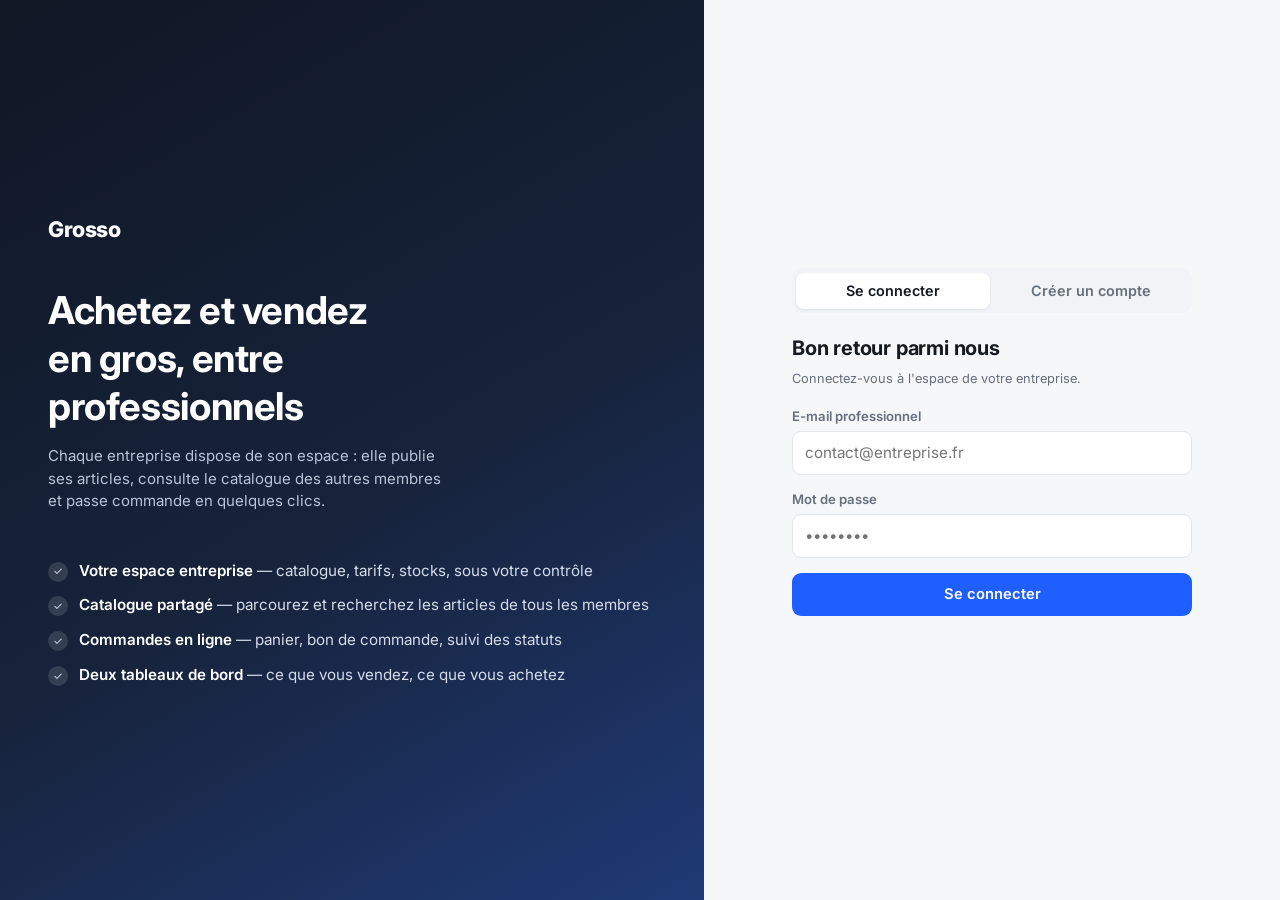
==== index.html @ 0a833bb7 "Add files via upload" ====
<!DOCTYPE html>
<html lang="fr">
<head>
<meta charset="utf-8">
<meta name="viewport" content="width=device-width,initial-scale=1">
<title>Grosso — Place de marché B2B</title>
<meta name="description" content="Plateforme de commerce en gros : chaque entreprise gère son catalogue, consulte celui des autres et passe commande.">
<link rel="preconnect" href="https://fonts.googleapis.com">
<link rel="preconnect" href="https://fonts.gstatic.com" crossorigin>
<link href="https://fonts.googleapis.com/css2?family=Inter:wght@400;500;600;700;800&display=swap" rel="stylesheet">
<link rel="stylesheet" href="assets/css/style.css">
</head>
<body>

<div class="landing">
  <section class="landing-hero">
    <div class="logo" id="brandName">Grosso</div>
    <h1>Achetez et vendez en gros, entre professionnels</h1>
    <p id="tagline">Chaque entreprise dispose de son espace : elle publie ses articles, consulte le catalogue des autres membres et passe commande en quelques clics.</p>
    <ul>
      <li><span class="check">✓</span><span><b>Votre espace entreprise</b> — catalogue, tarifs, stocks, sous votre contrôle</span></li>
      <li><span class="check">✓</span><span><b>Catalogue partagé</b> — parcourez et recherchez les articles de tous les membres</span></li>
      <li><span class="check">✓</span><span><b>Commandes en ligne</b> — panier, bon de commande, suivi des statuts</span></li>
      <li><span class="check">✓</span><span><b>Deux tableaux de bord</b> — ce que vous vendez, ce que vous achetez</span></li>
    </ul>
  </section>

  <section class="landing-form">
    <div class="box">
      <div class="tabs">
        <button id="tabLogin" class="active" type="button">Se connecter</button>
        <button id="tabSignup" type="button">Créer un compte</button>
      </div>

      <!-- Connexion -->
      <form id="formLogin">
        <h2>Bon retour parmi nous</h2>
        <p class="hint" style="margin-bottom:1.2rem">Connectez-vous à l'espace de votre entreprise.</p>
        <div class="field">
          <label for="li-email">E-mail professionnel</label>
          <input id="li-email" type="email" autocomplete="email" required placeholder="contact@entreprise.fr">
        </div>
        <div class="field">
          <label for="li-pass">Mot de passe</label>
          <input id="li-pass" type="password" autocomplete="current-password" required placeholder="••••••••">
        </div>
        <button class="btn btn-primary btn-block" type="submit">Se connecter</button>
      </form>

      <!-- Inscription -->
      <form id="formSignup" hidden>
        <h2>Créer l'espace de votre entreprise</h2>
        <p class="hint" style="margin-bottom:1.2rem">Un compte = une entreprise. Vous pourrez publier vos articles immédiatement.</p>
        <div class="field">
          <label for="su-company">Nom de l'entreprise *</label>
          <input id="su-company" required placeholder="Distribution Martin SARL">
        </div>
        <div class="row">
          <div class="field">
            <label for="su-city">Ville</label>
            <input id="su-city" placeholder="Lyon">
          </div>
          <div class="field">
            <label for="su-sector">Secteur</label>
            <input id="su-sector" placeholder="Alimentaire">
          </div>
        </div>
        <div class="field">
          <label for="su-name">Votre nom</label>
          <input id="su-name" autocomplete="name" placeholder="Thomas Martin">
        </div>
        <div class="field">
          <label for="su-email">E-mail professionnel *</label>
          <input id="su-email" type="email" autocomplete="email" required placeholder="contact@entreprise.fr">
        </div>
        <div class="field">
          <label for="su-pass">Mot de passe * <span class="hint">(8 caractères minimum)</span></label>
          <input id="su-pass" type="password" autocomplete="new-password" minlength="8" required placeholder="••••••••">
        </div>
        <button class="btn btn-primary btn-block" type="submit">Créer mon espace</button>
      </form>

      <p id="authMsg" class="hint" style="margin-top:1rem"></p>
    </div>
  </section>
</div>

<div id="toasts"></div>

<script src="assets/js/config.js"></script>
<script type="module" src="assets/js/auth.js"></script>
</body>
</html>
---- assets/css/style.css ----
/* =====================================================================
   Grosso — feuille de style unique
   ===================================================================== */
:root{
  --bg:#f6f7f9;
  --surface:#ffffff;
  --surface-2:#f1f3f6;
  --border:#e2e5ea;
  --text:#151a21;
  --muted:#666f7d;
  --brand:#1f5eff;
  --brand-dark:#1747c4;
  --brand-soft:#e8efff;
  --ok:#0f8a5f;
  --ok-soft:#e2f5ec;
  --warn:#b06a00;
  --warn-soft:#fdf1dd;
  --danger:#c62828;
  --danger-soft:#fdeaea;
  --sidebar:#101725;
  --radius:12px;
  --shadow:0 1px 2px rgba(16,23,37,.06), 0 8px 24px rgba(16,23,37,.06);
  --font:"Inter",-apple-system,BlinkMacSystemFont,"Segoe UI",Roboto,Helvetica,Arial,sans-serif;
}

*{box-sizing:border-box}
[hidden]{display:none !important}
html,body{margin:0;padding:0}
body{
  font-family:var(--font);
  background:var(--bg);
  color:var(--text);
  font-size:15px;
  line-height:1.5;
  -webkit-font-smoothing:antialiased;
}
a{color:var(--brand);text-decoration:none}
a:hover{text-decoration:underline}
h1,h2,h3{margin:0 0 .4em;line-height:1.25;letter-spacing:-.01em}
h1{font-size:1.7rem}
h2{font-size:1.25rem}
h3{font-size:1rem}
p{margin:0 0 1em}
img{max-width:100%}

/* ---------- Boutons ---------- */
.btn{
  display:inline-flex;align-items:center;justify-content:center;gap:.5em;
  padding:.62em 1.1em;border:1px solid transparent;border-radius:9px;
  font:inherit;font-weight:600;font-size:.92rem;cursor:pointer;
  background:var(--surface-2);color:var(--text);transition:.15s;
  white-space:nowrap;
}
.btn:hover{filter:brightness(.97);text-decoration:none}
.btn:disabled{opacity:.5;cursor:not-allowed}
.btn-primary{background:var(--brand);color:#fff}
.btn-primary:hover{background:var(--brand-dark);filter:none}
.btn-ghost{background:transparent;border-color:var(--border)}
.btn-danger{background:var(--danger-soft);color:var(--danger)}
.btn-sm{padding:.4em .75em;font-size:.83rem}
.btn-block{width:100%}

/* ---------- Formulaires ---------- */
.field{margin-bottom:.95rem}
.field label{display:block;font-size:.82rem;font-weight:600;color:var(--muted);margin-bottom:.35em}
input,select,textarea{
  width:100%;padding:.62em .8em;border:1px solid var(--border);border-radius:9px;
  font:inherit;font-size:.95rem;background:var(--surface);color:var(--text);
}
input:focus,select:focus,textarea:focus{outline:2px solid var(--brand-soft);border-color:var(--brand)}
textarea{min-height:84px;resize:vertical}
.row{display:grid;grid-template-columns:1fr 1fr;gap:.9rem}
.hint{font-size:.8rem;color:var(--muted)}

/* ---------- Cartes / grilles ---------- */
.card{background:var(--surface);border:1px solid var(--border);border-radius:var(--radius);box-shadow:var(--shadow)}
.card-pad{padding:1.25rem}
.grid{display:grid;gap:1rem}
.grid-products{grid-template-columns:repeat(auto-fill,minmax(230px,1fr))}
.stats{grid-template-columns:repeat(auto-fit,minmax(170px,1fr));margin-bottom:1.4rem}
.stat{background:var(--surface);border:1px solid var(--border);border-radius:var(--radius);padding:1rem 1.1rem}
.stat .label{font-size:.78rem;font-weight:600;color:var(--muted);text-transform:uppercase;letter-spacing:.04em}
.stat .value{font-size:1.75rem;font-weight:700;letter-spacing:-.02em;margin-top:.15rem;font-variant-numeric:tabular-nums}
.stat .sub{font-size:.8rem;color:var(--muted)}

/* ---------- Badges ---------- */
.badge{display:inline-block;padding:.22em .6em;border-radius:999px;font-size:.75rem;font-weight:700;background:var(--surface-2);color:var(--muted)}
.badge-ok{background:var(--ok-soft);color:var(--ok)}
.badge-warn{background:var(--warn-soft);color:var(--warn)}
.badge-info{background:var(--brand-soft);color:var(--brand-dark)}
.badge-danger{background:var(--danger-soft);color:var(--danger)}

/* ---------- Tableaux ---------- */
table{width:100%;border-collapse:collapse;font-size:.92rem}
th{text-align:left;font-size:.76rem;text-transform:uppercase;letter-spacing:.04em;color:var(--muted);padding:.6rem .8rem;border-bottom:1px solid var(--border)}
td{padding:.7rem .8rem;border-bottom:1px solid var(--border);vertical-align:middle}
tbody tr:last-child td{border-bottom:0}
tbody tr:hover{background:var(--surface-2)}
.num{text-align:right;font-variant-numeric:tabular-nums}

/* =====================================================================
   Page publique (index.html)
   ===================================================================== */
.landing{min-height:100vh;display:grid;grid-template-columns:1.1fr .9fr}
.landing-hero{
  background:linear-gradient(150deg,#101725 0%,#17233b 55%,#1f3a76 100%);
  color:#fff;padding:3.5rem 3rem;display:flex;flex-direction:column;justify-content:center
}
.landing-hero .logo{font-size:1.35rem;font-weight:800;letter-spacing:-.02em;margin-bottom:2.5rem}
.landing-hero h1{font-size:2.4rem;max-width:14ch}
.landing-hero p{color:#b9c4d8;max-width:44ch}
.landing-hero ul{list-style:none;padding:0;margin:2rem 0 0;display:grid;gap:.75rem;color:#d5dcea;font-size:.95rem}
.landing-hero li{display:flex;gap:.7rem;align-items:flex-start}
.landing-hero li b{color:#fff;font-weight:600}
.check{flex:0 0 20px;height:20px;border-radius:50%;background:rgba(255,255,255,.13);display:grid;place-items:center;font-size:.7rem;margin-top:2px}
.landing-form{display:flex;align-items:center;justify-content:center;padding:2.5rem 2rem}
.landing-form .box{width:100%;max-width:400px}
.tabs{display:flex;gap:.3rem;background:var(--surface-2);padding:.28rem;border-radius:10px;margin-bottom:1.4rem}
.tabs button{flex:1;padding:.5em;border:0;background:transparent;border-radius:8px;font:inherit;font-weight:600;font-size:.9rem;color:var(--muted);cursor:pointer}
.tabs button.active{background:var(--surface);color:var(--text);box-shadow:0 1px 3px rgba(0,0,0,.08)}

@media(max-width:880px){
  .landing{grid-template-columns:1fr}
  .landing-hero{padding:2.5rem 1.5rem}
  .landing-hero h1{font-size:1.9rem}
  .row{grid-template-columns:1fr}
}

/* =====================================================================
   Application (app.html)
   ===================================================================== */
.app{display:grid;grid-template-columns:236px 1fr;min-height:100vh}
.sidebar{background:var(--sidebar);color:#cfd6e4;padding:1.2rem .85rem;display:flex;flex-direction:column;gap:.2rem;position:sticky;top:0;height:100vh}
.sidebar .brand{color:#fff;font-weight:800;font-size:1.15rem;padding:.4rem .6rem 1.3rem;letter-spacing:-.02em}
.sidebar nav{display:flex;flex-direction:column;gap:.15rem}
.sidebar a{
  display:flex;align-items:center;gap:.65rem;padding:.6rem .7rem;border-radius:9px;
  color:#aab4c6;font-size:.92rem;font-weight:500
}
.sidebar a:hover{background:rgba(255,255,255,.06);color:#fff;text-decoration:none}
.sidebar a.active{background:var(--brand);color:#fff}
.sidebar .spacer{flex:1}
.sidebar .who{border-top:1px solid rgba(255,255,255,.1);padding-top:.9rem;margin-top:.6rem;font-size:.82rem;color:#8b95a8}
.sidebar .who b{display:block;color:#fff;font-size:.9rem}
.cart-count{margin-left:auto;background:var(--brand);color:#fff;border-radius:999px;padding:0 .48em;font-size:.75rem;font-weight:700;min-width:20px;text-align:center}
.sidebar a.active .cart-count{background:rgba(255,255,255,.25)}

.main{padding:1.9rem 2.2rem 4rem;max-width:1200px;width:100%}
.page-head{display:flex;align-items:flex-start;justify-content:space-between;gap:1rem;margin-bottom:1.4rem;flex-wrap:wrap}
.page-head p{color:var(--muted);margin:0}
.toolbar{display:flex;gap:.6rem;flex-wrap:wrap;margin-bottom:1.1rem}
.toolbar input,.toolbar select{max-width:260px}

.product{display:flex;flex-direction:column;overflow:hidden}
.product .thumb{height:132px;background:var(--surface-2);display:grid;place-items:center;color:#aab;font-size:1.9rem;overflow:hidden}
.product .thumb img{width:100%;height:100%;object-fit:cover}
.product .body{padding:.85rem .95rem;display:flex;flex-direction:column;gap:.35rem;flex:1}
.product .seller{font-size:.78rem;color:var(--muted)}
.product .name{font-weight:650;font-size:.98rem;line-height:1.3}
.product .price{font-size:1.15rem;font-weight:700;font-variant-numeric:tabular-nums}
.product .price small{font-size:.75rem;font-weight:500;color:var(--muted)}
.product .actions{display:flex;gap:.45rem;margin-top:auto;padding-top:.6rem}
.qty{width:64px;padding:.4em .5em;font-size:.85rem}

.empty{text-align:center;padding:3rem 1rem;color:var(--muted)}
.empty .big{font-size:2.2rem;margin-bottom:.4rem}

/* Modale */
.modal-bg{position:fixed;inset:0;background:rgba(16,23,37,.5);display:none;place-items:center;padding:1.5rem;z-index:50}
.modal-bg.open{display:grid}
.modal{background:var(--surface);border-radius:14px;width:100%;max-width:560px;max-height:88vh;overflow:auto;box-shadow:0 20px 60px rgba(0,0,0,.25)}
.modal header{display:flex;justify-content:space-between;align-items:center;padding:1.1rem 1.3rem;border-bottom:1px solid var(--border)}
.modal header h2{margin:0}
.modal .content{padding:1.3rem}
.modal footer{display:flex;justify-content:flex-end;gap:.6rem;padding:1rem 1.3rem;border-top:1px solid var(--border);position:sticky;bottom:0;background:var(--surface)}
.x{border:0;background:transparent;font-size:1.4rem;line-height:1;cursor:pointer;color:var(--muted)}

/* Notifications */
#toasts{position:fixed;right:1.2rem;bottom:1.2rem;display:flex;flex-direction:column;gap:.5rem;z-index:99}
.toast{background:var(--sidebar);color:#fff;padding:.75rem 1rem;border-radius:10px;font-size:.9rem;box-shadow:var(--shadow);max-width:340px}
.toast.err{background:var(--danger)}
.toast.ok{background:var(--ok)}

/* Écran de chargement / erreur de config */
.center-screen{min-height:100vh;display:grid;place-items:center;padding:2rem;text-align:center}
.setup{max-width:560px;text-align:left}
.setup code{background:var(--surface-2);padding:.15em .4em;border-radius:5px;font-size:.88em}
pre{background:var(--sidebar);color:#dfe6f2;padding:1rem;border-radius:10px;overflow:auto;font-size:.83rem}

@media(max-width:820px){
  .app{grid-template-columns:1fr}
  .sidebar{position:static;height:auto;flex-direction:row;flex-wrap:wrap;align-items:center;gap:.35rem}
  .sidebar .brand{padding:.2rem .5rem;width:100%}
  .sidebar nav{flex-direction:row;flex-wrap:wrap}
  .sidebar .spacer{display:none}
  .sidebar .who{width:100%;border-top:0;padding-top:0;margin-top:0}
  .main{padding:1.2rem}
}
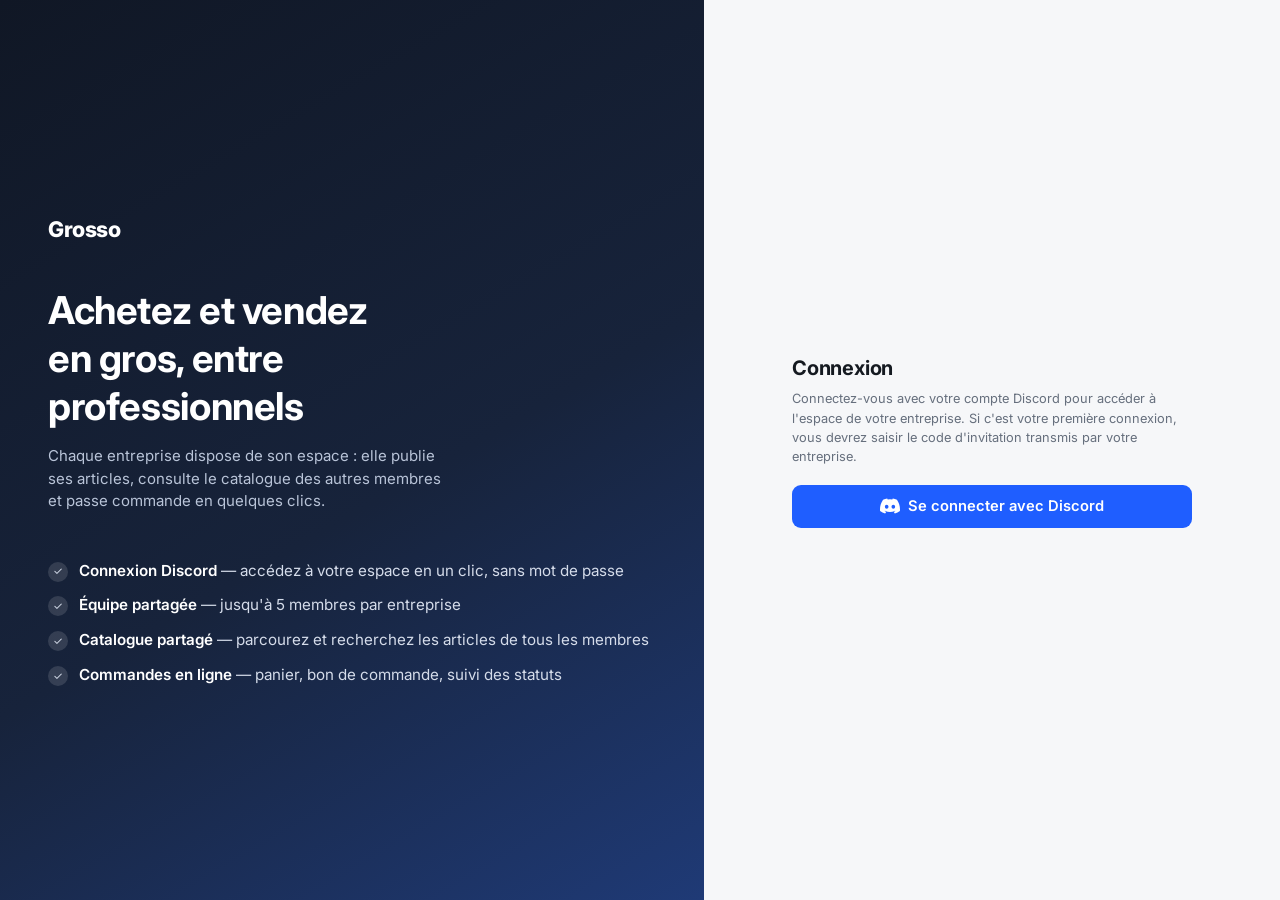
==== commit 1b89fec4: "Add files via upload" ====
--- a/index.html
+++ b/index.html
@@ -18,67 +18,22 @@
     <h1>Achetez et vendez en gros, entre professionnels</h1>
     <p id="tagline">Chaque entreprise dispose de son espace : elle publie ses articles, consulte le catalogue des autres membres et passe commande en quelques clics.</p>
     <ul>
-      <li><span class="check">✓</span><span><b>Votre espace entreprise</b> — catalogue, tarifs, stocks, sous votre contrôle</span></li>
+      <li><span class="check">✓</span><span><b>Connexion Discord</b> — accédez à votre espace en un clic, sans mot de passe</span></li>
+      <li><span class="check">✓</span><span><b>Équipe partagée</b> — jusqu'à 5 membres par entreprise</span></li>
       <li><span class="check">✓</span><span><b>Catalogue partagé</b> — parcourez et recherchez les articles de tous les membres</span></li>
       <li><span class="check">✓</span><span><b>Commandes en ligne</b> — panier, bon de commande, suivi des statuts</span></li>
-      <li><span class="check">✓</span><span><b>Deux tableaux de bord</b> — ce que vous vendez, ce que vous achetez</span></li>
     </ul>
   </section>
 
   <section class="landing-form">
     <div class="box">
-      <div class="tabs">
-        <button id="tabLogin" class="active" type="button">Se connecter</button>
-        <button id="tabSignup" type="button">Créer un compte</button>
-      </div>
+      <h2>Connexion</h2>
+      <p class="hint" style="margin-bottom:1.2rem">Connectez-vous avec votre compte Discord pour accéder à l'espace de votre entreprise. Si c'est votre première connexion, vous devrez saisir le code d'invitation transmis par votre entreprise.</p>
 
-      <!-- Connexion -->
-      <form id="formLogin">
-        <h2>Bon retour parmi nous</h2>
-        <p class="hint" style="margin-bottom:1.2rem">Connectez-vous à l'espace de votre entreprise.</p>
-        <div class="field">
-          <label for="li-email">E-mail professionnel</label>
-          <input id="li-email" type="email" autocomplete="email" required placeholder="contact@entreprise.fr">
-        </div>
-        <div class="field">
-          <label for="li-pass">Mot de passe</label>
-          <input id="li-pass" type="password" autocomplete="current-password" required placeholder="••••••••">
-        </div>
-        <button class="btn btn-primary btn-block" type="submit">Se connecter</button>
-      </form>
-
-      <!-- Inscription -->
-      <form id="formSignup" hidden>
-        <h2>Créer l'espace de votre entreprise</h2>
-        <p class="hint" style="margin-bottom:1.2rem">Un compte = une entreprise. Vous pourrez publier vos articles immédiatement.</p>
-        <div class="field">
-          <label for="su-company">Nom de l'entreprise *</label>
-          <input id="su-company" required placeholder="Distribution Martin SARL">
-        </div>
-        <div class="row">
-          <div class="field">
-            <label for="su-city">Ville</label>
-            <input id="su-city" placeholder="Lyon">
-          </div>
-          <div class="field">
-            <label for="su-sector">Secteur</label>
-            <input id="su-sector" placeholder="Alimentaire">
-          </div>
-        </div>
-        <div class="field">
-          <label for="su-name">Votre nom</label>
-          <input id="su-name" autocomplete="name" placeholder="Thomas Martin">
-        </div>
-        <div class="field">
-          <label for="su-email">E-mail professionnel *</label>
-          <input id="su-email" type="email" autocomplete="email" required placeholder="contact@entreprise.fr">
-        </div>
-        <div class="field">
-          <label for="su-pass">Mot de passe * <span class="hint">(8 caractères minimum)</span></label>
-          <input id="su-pass" type="password" autocomplete="new-password" minlength="8" required placeholder="••••••••">
-        </div>
-        <button class="btn btn-primary btn-block" type="submit">Créer mon espace</button>
-      </form>
+      <button id="discordLogin" class="btn btn-primary btn-block" type="button" style="display:flex;align-items:center;justify-content:center;gap:.5rem">
+        <svg width="20" height="20" viewBox="0 0 127.14 96.36" aria-hidden="true"><path fill="currentColor" d="M107.7,8.07A105.15,105.15,0,0,0,81.47,0a72.06,72.06,0,0,0-3.36,6.83A97.68,97.68,0,0,0,49,6.83,72.37,72.37,0,0,0,45.64,0,105.89,105.89,0,0,0,19.39,8.09C2.79,32.65-1.71,56.6.54,80.21h0A105.73,105.73,0,0,0,32.71,96.36,77.7,77.7,0,0,0,39.6,85.25a68.42,68.42,0,0,1-10.85-5.18c.91-.66,1.8-1.34,2.66-2a75.57,75.57,0,0,0,64.32,0c.87.71,1.76,1.39,2.66,2a68.68,68.68,0,0,1-10.87,5.19,77,77,0,0,0,6.89,11.1A105.25,105.25,0,0,0,126.6,80.22h0C129.24,52.84,122.09,29.11,107.7,8.07ZM42.45,65.69C36.18,65.69,31,60,31,53s5-12.74,11.43-12.74S54,46,53.89,53,48.84,65.69,42.45,65.69Zm42.24,0C78.41,65.69,73.25,60,73.25,53s5-12.74,11.44-12.74S96.23,46,96.12,53,91.08,65.69,84.69,65.69Z"/></svg>
+        <span>Se connecter avec Discord</span>
+      </button>
 
       <p id="authMsg" class="hint" style="margin-top:1rem"></p>
     </div>
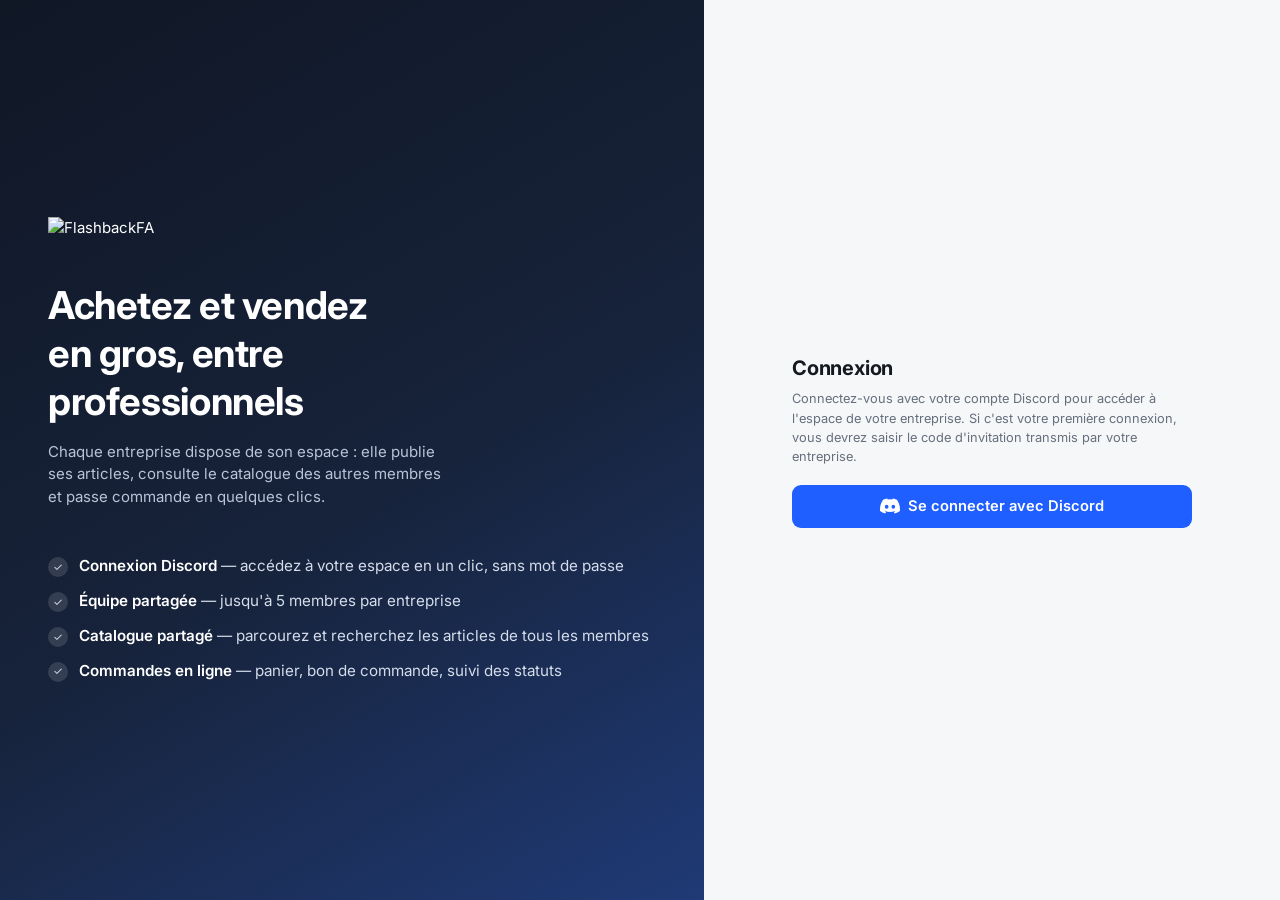
==== commit 9dc9b379: "Update index.html" ====
--- a/index.html
+++ b/index.html
@@ -3,8 +3,8 @@
 <head>
 <meta charset="utf-8">
 <meta name="viewport" content="width=device-width,initial-scale=1">
-<title>Grosso — Place de marché B2B</title>
-<meta name="description" content="Plateforme de commerce en gros : chaque entreprise gère son catalogue, consulte celui des autres et passe commande.">
+<title>Shop Entreprise FBFA</title>
+<meta name="description" content="Plateforme de commerce en gros entre entreprises FlashbackFA : chaque entreprise gère son catalogue, consulte celui des autres et passe commande.">
 <link rel="preconnect" href="https://fonts.googleapis.com">
 <link rel="preconnect" href="https://fonts.gstatic.com" crossorigin>
 <link href="https://fonts.googleapis.com/css2?family=Inter:wght@400;500;600;700;800&display=swap" rel="stylesheet">
@@ -14,7 +14,7 @@
 
 <div class="landing">
   <section class="landing-hero">
-    <div class="logo" id="brandName">Grosso</div>
+    <img src="assets/img/logo.png" alt="FlashbackFA" style="height:40px;margin-bottom:1.5rem" id="brandLogo">
     <h1>Achetez et vendez en gros, entre professionnels</h1>
     <p id="tagline">Chaque entreprise dispose de son espace : elle publie ses articles, consulte le catalogue des autres membres et passe commande en quelques clics.</p>
     <ul>
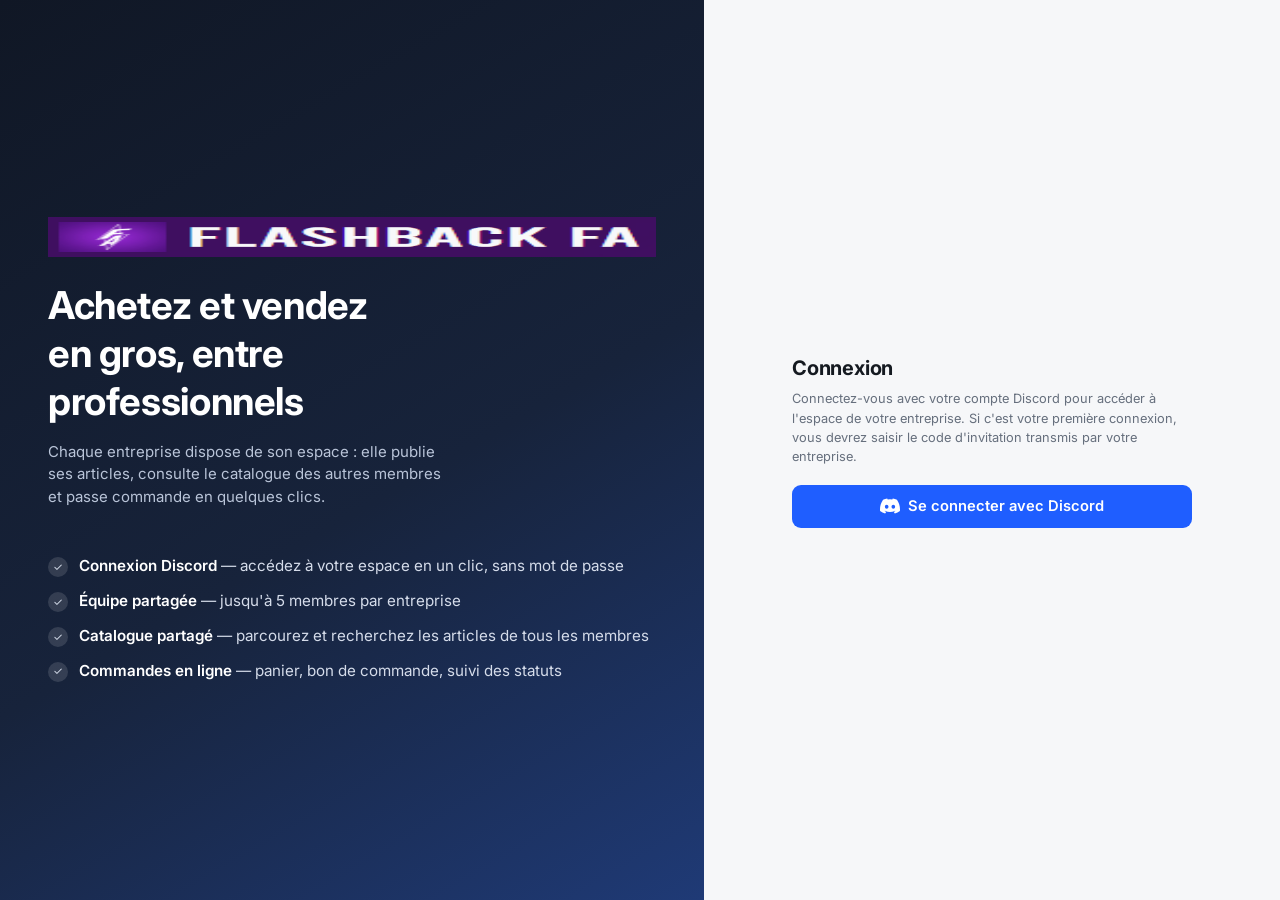
==== commit 73e8c200: "Update index.html" ====
--- a/index.html
+++ b/index.html
@@ -14,7 +14,7 @@
 
 <div class="landing">
   <section class="landing-hero">
-    <img src="assets/img/logo.png" alt="FlashbackFA" style="height:40px;margin-bottom:1.5rem" id="brandLogo">
+    <img src="assets/logo.png" alt="FlashbackFA" style="height:40px;margin-bottom:1.5rem" id="brandLogo">
     <h1>Achetez et vendez en gros, entre professionnels</h1>
     <p id="tagline">Chaque entreprise dispose de son espace : elle publie ses articles, consulte le catalogue des autres membres et passe commande en quelques clics.</p>
     <ul>
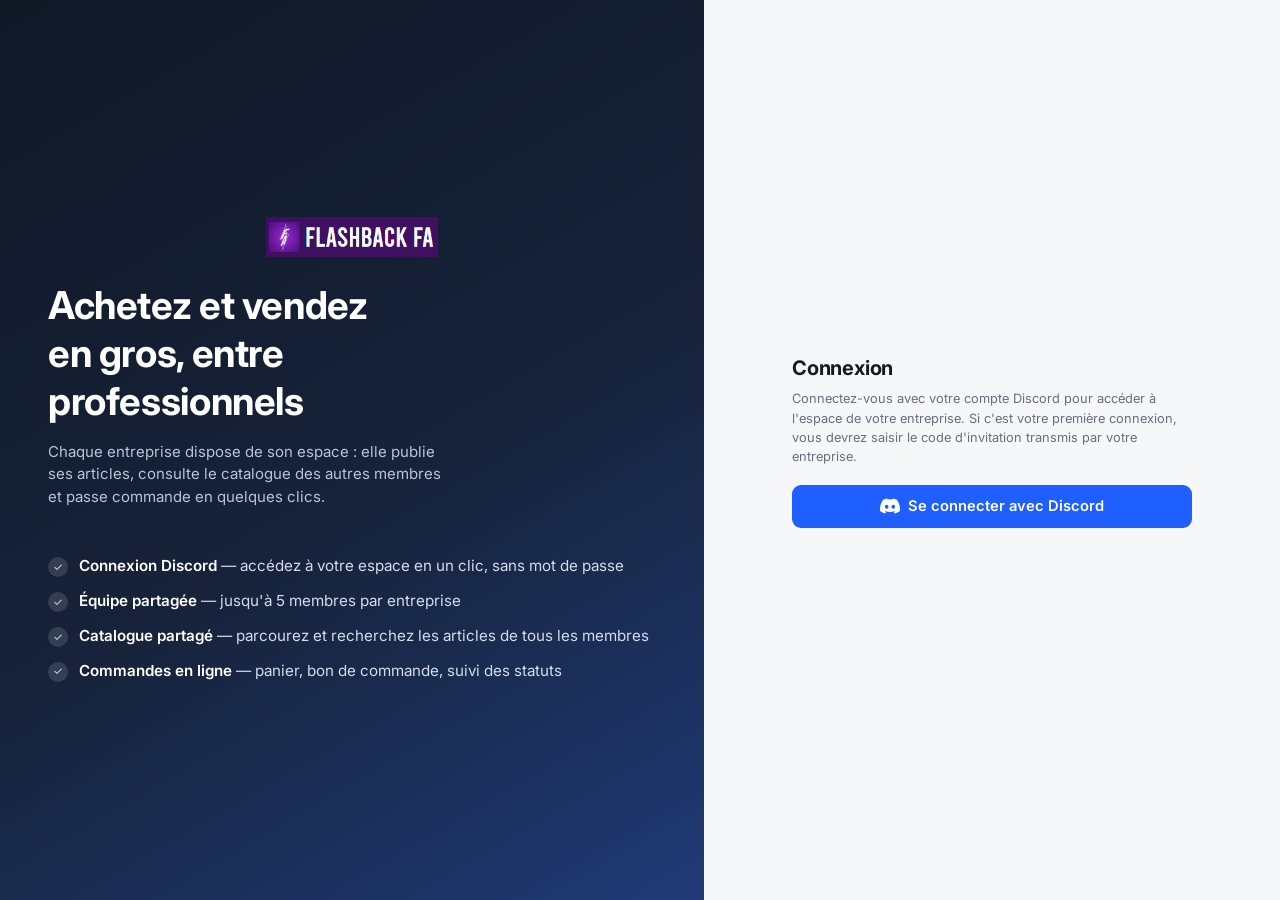
==== commit e428f101: "Update index.html" ====
--- a/index.html
+++ b/index.html
@@ -4,6 +4,7 @@
 <meta charset="utf-8">
 <meta name="viewport" content="width=device-width,initial-scale=1">
 <title>Shop Entreprise FBFA</title>
+<link rel="icon" type="image/png" href="assets/logo.png">
 <meta name="description" content="Plateforme de commerce en gros entre entreprises FlashbackFA : chaque entreprise gère son catalogue, consulte celui des autres et passe commande.">
 <link rel="preconnect" href="https://fonts.googleapis.com">
 <link rel="preconnect" href="https://fonts.gstatic.com" crossorigin>
@@ -14,7 +15,7 @@
 
 <div class="landing">
   <section class="landing-hero">
-    <img src="assets/logo.png" alt="FlashbackFA" style="height:40px;margin-bottom:1.5rem" id="brandLogo">
+    <img src="assets/logo.png" alt="FlashbackFA" style="height:40px;width:auto;object-fit:contain;margin-bottom:1.5rem" id="brandLogo">
     <h1>Achetez et vendez en gros, entre professionnels</h1>
     <p id="tagline">Chaque entreprise dispose de son espace : elle publie ses articles, consulte le catalogue des autres membres et passe commande en quelques clics.</p>
     <ul>
